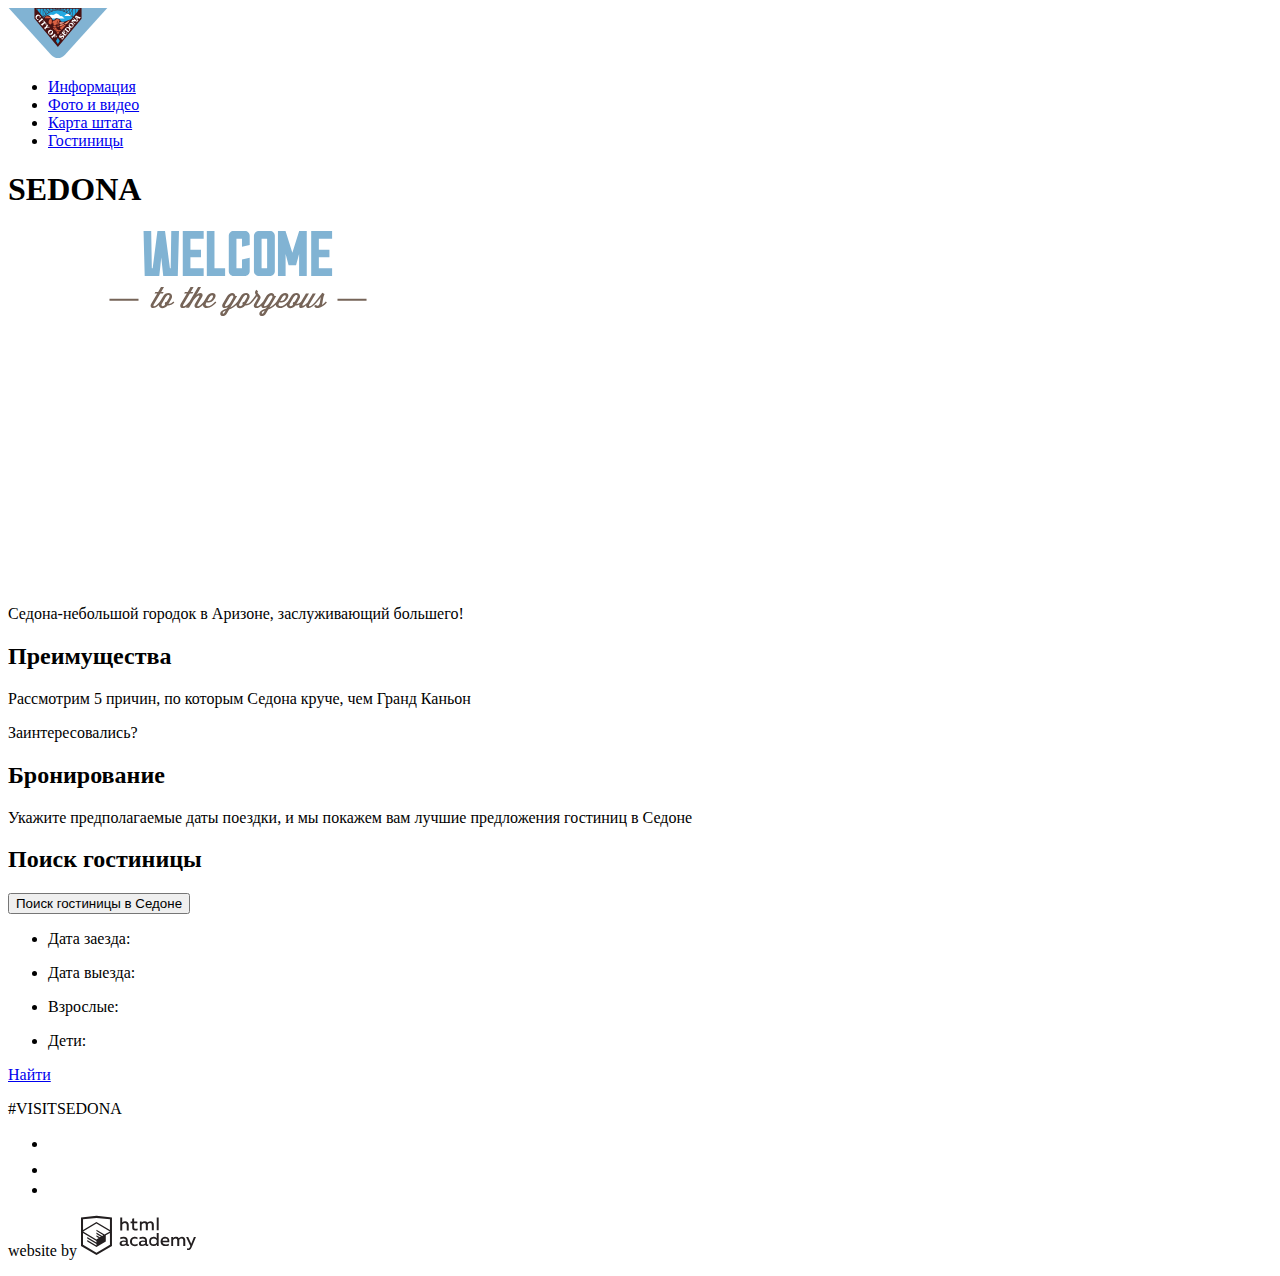
==== index.html @ 07a3fd8b "исправление ошибок" ====
<!DOCTYPE html>
<html lang="ru">
  <head>
    <meta charset="utf-8">
    <title>HTML Academy: Седона</title>
  </head>
  <body>
  	<header>
  		<nav>
  			<a><img src="img/logo-sedona.svg" width="100" height="50" alt="Логотип отеля Седона"></a> 
  			<ul>
  				<li><a href="#">Информация</a></li>
  				<li><a href="#">Фото и видео</a></li>
  				<li><a href="#">Карта штата</a></li>
  				<li><a href="#">Гостиницы</a></li>
  			</ul>
  		</nav>
  	</header>
  	<main>
  		<h1>SEDONA</h1>
      <!--с помощью css будет наложение слоев-->
        <img src="img/intro-welcome.svg" width="460" height="355" alt="Welcom 
        SEDONA"> <!--крупное фото--> 
  		<p>
  			Седона-небольшой городок в Аризоне, заслуживающий большего!
  		</p>
  		<h2>Преимущества</h2>
  			<p>
  				Рассмотрим 5 причин, по которым Седона круче, чем Гранд Каньон
  			</p>  	
  			<!--тут будут перечислены все преимущества, возможно ввиде таблицы-->
  			<p>Заинтересовались?</p>
  		<h2>Бронирование</h2>
  			<p>
  				Укажите предполагаемые даты поездки, и мы покажем вам лучшие предложения гостиниц в Седоне
  			</p>
  			
  		<section>
  			<h2>Поиск гостиницы</h2>
  			<button type="button">Поиск гостиницы в Седоне</button><!--управляет отображениеи?-->
        <ul>
  			<li>
          <p>
            Дата заезда:
            <!--формы для выбора даты заезда-->
          </p>
        </li>
        <li>
          <p>
            Дата выезда:
            <!--формы для выбора даты заезда-->
          </p>
        </li>
        <li>
          <p>
            Взрослые:
            <!--формы для выбора количества взрослых-->
          </p>
        </li>
        <li>
          <p>
            Дети:
            <!--формы для выбора количества детей-->
          </p>
        </li>
        </ul>
        <a href="catalog.html">Найти</a>
      </section> 
  	</main>
    <footer>
      <p>#VISITSEDONA</p>
        <ul>
         <li><a href="#"><img src="img/twitter.svg" alt="Twitter"></a></li>
         <li><a href="#"><img src="img/facebook.svg" alt="Facebook"></a></li>
         <li><a href="#"><img src="img/youtube.svg" alt="youtube"></a></li>
        </ul>
        <p>website by
          <a href="https://htmlacademy.ru/intensive/htmlcss"><img src="img/logo-htmlacademy.svg" width="115" height="41" alt="Логотип htmlacademy"></a>
        </p>
    </footer>
  </body>
</html>
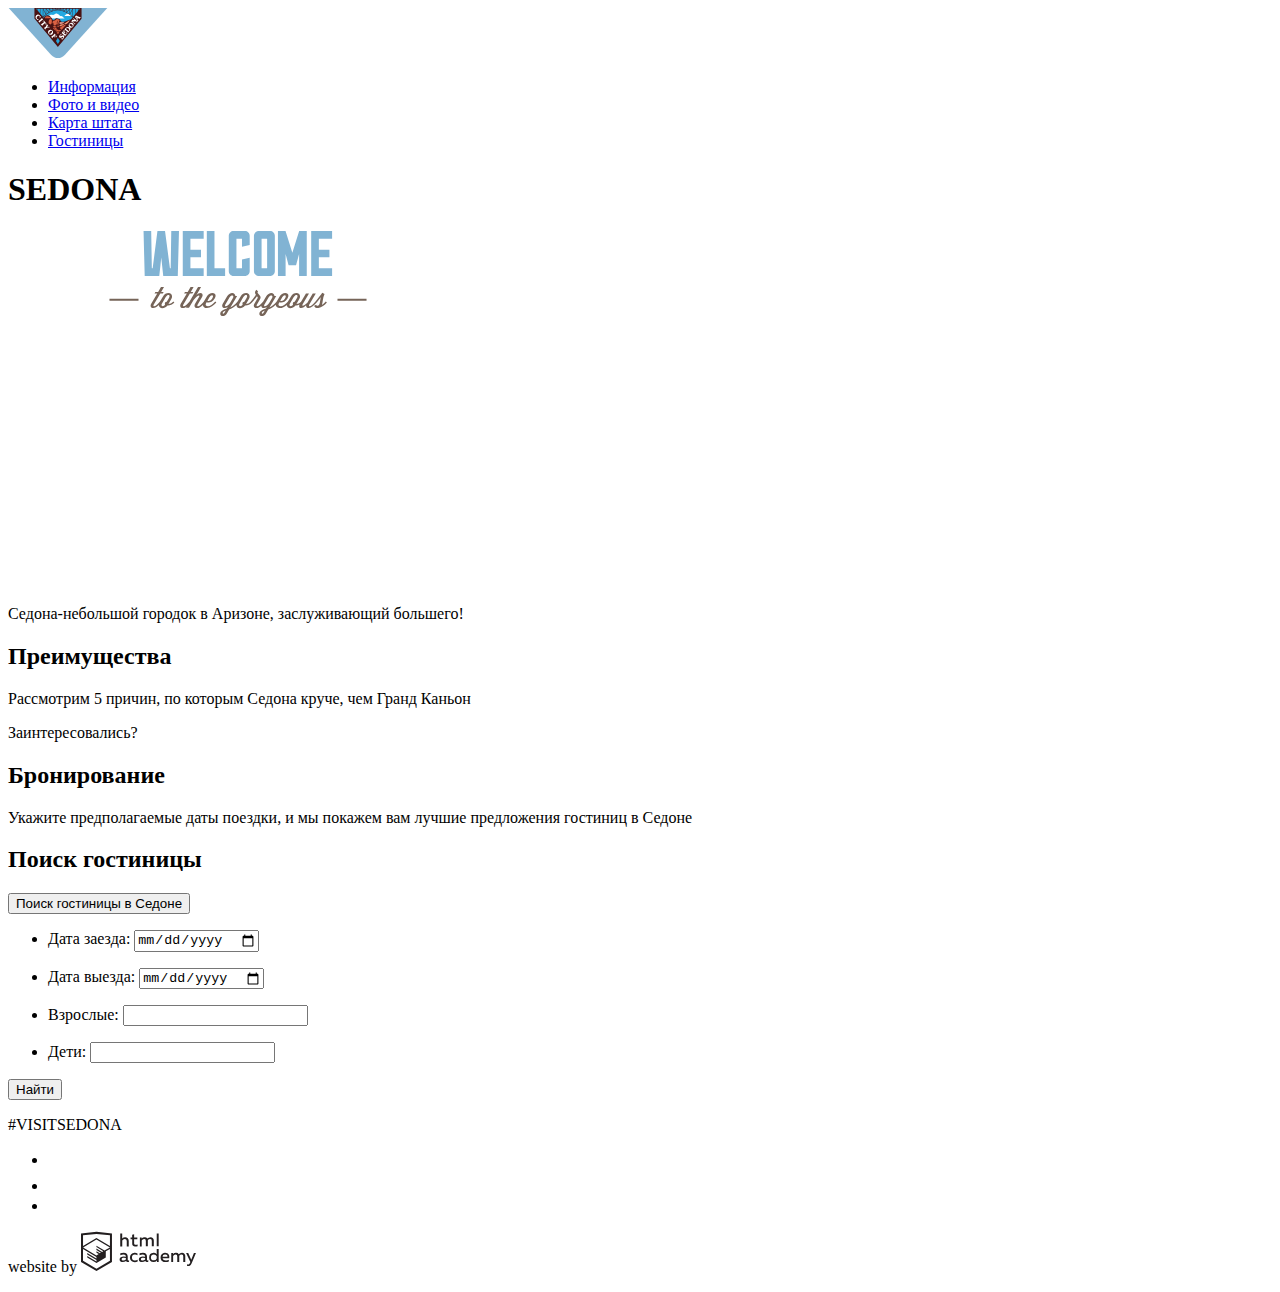
==== commit 022bd44b: "добавление форм" ====
--- a/index.html
+++ b/index.html
@@ -9,73 +9,75 @@
   		<nav>
   			<a><img src="img/logo-sedona.svg" width="100" height="50" alt="Логотип отеля Седона"></a> 
   			<ul>
-  				<li><a href="#">Информация</a></li>
-  				<li><a href="#">Фото и видео</a></li>
-  				<li><a href="#">Карта штата</a></li>
-  				<li><a href="#">Гостиницы</a></li>
+  				<li><a href="#" aria-lebel="Информация">Информация</a></li>
+  				<li><a href="#" aria-lebel="Фото и видео">Фото и видео</a></li>
+  				<li><a href="#" aria-lebel="Карта штата">Карта штата</a></li>
+  				<li><a href="#" aria-lebel="Гостиницы">Гостиницы</a></li>
   			</ul>
   		</nav>
   	</header>
   	<main>
-  		<h1>SEDONA</h1>
+  		<h1 class="visually-hidden">SEDONA</h1>
       <!--с помощью css будет наложение слоев-->
-        <img src="img/intro-welcome.svg" width="460" height="355" alt="Welcom 
-        SEDONA"> <!--крупное фото--> 
+        <img src="img/intro-welcome.svg" width="460" height="355" alt="Welcom SEDONA"> <!--крупное фото--> 
   		<p>
   			Седона-небольшой городок в Аризоне, заслуживающий большего!
   		</p>
-  		<h2>Преимущества</h2>
+  		<h2 class="visually-hidden">Преимущества</h2>
   			<p>
   				Рассмотрим 5 причин, по которым Седона круче, чем Гранд Каньон
   			</p>  	
   			<!--тут будут перечислены все преимущества, возможно ввиде таблицы-->
   			<p>Заинтересовались?</p>
-  		<h2>Бронирование</h2>
+  		<h2 class="visually-hidden">Бронирование</h2>
   			<p>
   				Укажите предполагаемые даты поездки, и мы покажем вам лучшие предложения гостиниц в Седоне
   			</p>
   			
   		<section>
-  			<h2>Поиск гостиницы</h2>
-  			<button type="button">Поиск гостиницы в Седоне</button><!--управляет отображениеи?-->
+  			<h2 class="visually-hidden">Поиск гостиницы</h2>
+  			<!--<button type="button">Поиск гостиницы в Седоне</button>-->
+      <form action="https://echo.htmlacademy.ru" method="post">
+          <button type="text">Поиск гостиницы в Седоне</button>
         <ul>
   			<li>
           <p>
-            Дата заезда:
-            <!--формы для выбора даты заезда-->
+            <label for="arrival-date">Дата заезда:</label>
+            <input id="arrival-date" type="date" name="arrival-date" placeholder="24 апреля 2017">
           </p>
         </li>
         <li>
           <p>
-            Дата выезда:
-            <!--формы для выбора даты заезда-->
+            <label for="date-of-departure">Дата выезда:</label>
+            <input id="date-of-departure" type="date" name="date-of-departure" placeholder="4 июля 2017">
           </p>
         </li>
         <li>
           <p>
-            Взрослые:
-            <!--формы для выбора количества взрослых-->
+            <label for="amount-adults">Взрослые:</label>
+            <input id="amount-adults" type="number" name="amount-adults">
           </p>
         </li>
         <li>
           <p>
-            Дети:
-            <!--формы для выбора количества детей-->
+            <label>Дети:</label>
+            <input id="amount-children" type="number" name="amount-children">
           </p>
         </li>
         </ul>
-        <a href="catalog.html">Найти</a>
+        <a href="catalog.html" aria-lebel="Переход на каталог гостиниц"><input type="button" value="Найти"></a>
+      </form>
       </section> 
   	</main>
     <footer>
       <p>#VISITSEDONA</p>
         <ul>
-         <li><a href="#"><img src="img/twitter.svg" alt="Twitter"></a></li>
-         <li><a href="#"><img src="img/facebook.svg" alt="Facebook"></a></li>
-         <li><a href="#"><img src="img/youtube.svg" alt="youtube"></a></li>
+         <li><a href="#" aria-label="SEDONA в Твиттере"><img src="img/twitter.svg" alt="Twitter"></a></li>
+         <li><a href="#" aria-label="SEDONA в Фейсбуке"><img src="img/facebook.svg" alt="Facebook"></a></li>
+         <li><a href="#" aria-label="SEDONA на youtube"><img src="img/youtube.svg" alt="youtube"></a></li>
         </ul>
         <p>website by
-          <a href="https://htmlacademy.ru/intensive/htmlcss"><img src="img/logo-htmlacademy.svg" width="115" height="41" alt="Логотип htmlacademy"></a>
+          <a href="https://htmlacademy.ru/intensive/htmlcss"><img src="img/logo-htmlacademy.svg" width="115" height="41" alt="Логотип htmlacademy" aria-label="Логотип htmlacademy"></a>
         </p>
     </footer>
   </body>
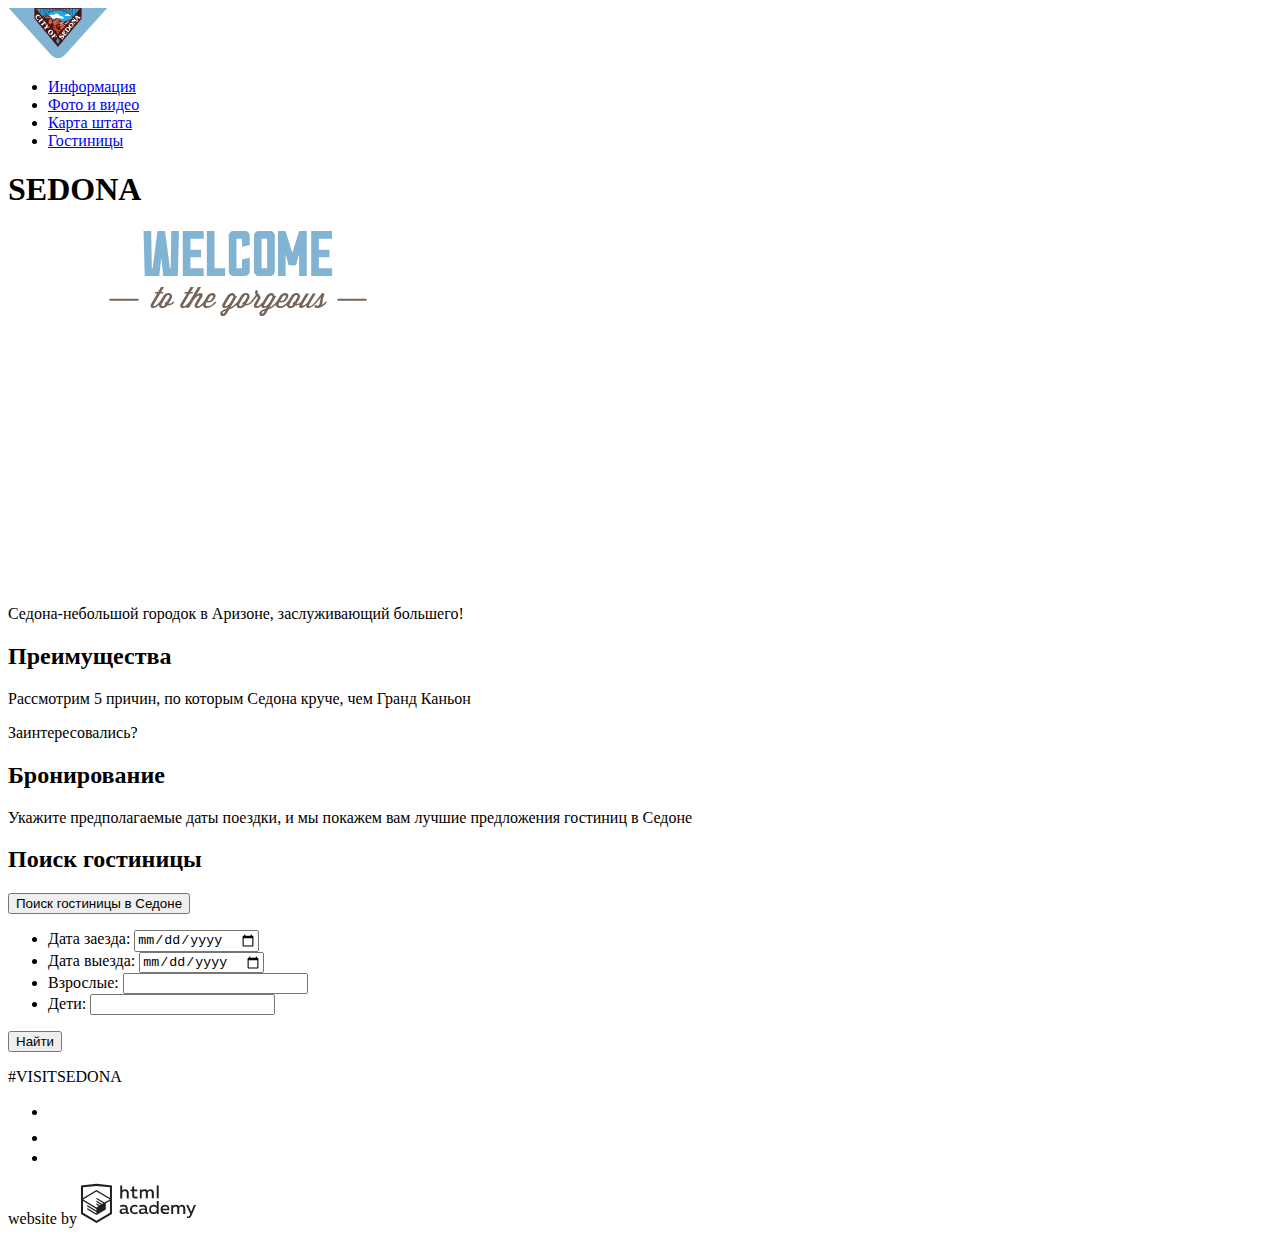
==== commit f088be53: "исправления" ====
--- a/index.html
+++ b/index.html
@@ -9,10 +9,10 @@
   		<nav>
   			<a><img src="img/logo-sedona.svg" width="100" height="50" alt="Логотип отеля Седона"></a> 
   			<ul>
-  				<li><a href="#" aria-lebel="Информация">Информация</a></li>
-  				<li><a href="#" aria-lebel="Фото и видео">Фото и видео</a></li>
-  				<li><a href="#" aria-lebel="Карта штата">Карта штата</a></li>
-  				<li><a href="#" aria-lebel="Гостиницы">Гостиницы</a></li>
+  				<li><a href="#">Информация</a></li>
+  				<li><a href="#">Фото и видео</a></li>
+  				<li><a href="#">Карта штата</a></li>
+  				<li><a href="#">Гостиницы</a></li>
   			</ul>
   		</nav>
   	</header>
@@ -37,35 +37,27 @@
   		<section>
   			<h2 class="visually-hidden">Поиск гостиницы</h2>
   			<!--<button type="button">Поиск гостиницы в Седоне</button>-->
-      <form action="https://echo.htmlacademy.ru" method="post">
-          <button type="text">Поиск гостиницы в Седоне</button>
+        <button type="button">Поиск гостиницы в Седоне</button>
+      <form action="catalog.html" method="post">
         <ul>
   			<li>
-          <p>
-            <label for="arrival-date">Дата заезда:</label>
-            <input id="arrival-date" type="date" name="arrival-date" placeholder="24 апреля 2017">
-          </p>
+          <label for="arrival-date">Дата заезда:</label>
+          <input id="arrival-date" type="date" name="arrival-date" placeholder="24 апреля 2017">
         </li>
         <li>
-          <p>
             <label for="date-of-departure">Дата выезда:</label>
             <input id="date-of-departure" type="date" name="date-of-departure" placeholder="4 июля 2017">
-          </p>
         </li>
         <li>
-          <p>
             <label for="amount-adults">Взрослые:</label>
             <input id="amount-adults" type="number" name="amount-adults">
-          </p>
         </li>
         <li>
-          <p>
-            <label>Дети:</label>
+            <label for="amount-children">Дети:</label>
             <input id="amount-children" type="number" name="amount-children">
-          </p>
         </li>
         </ul>
-        <a href="catalog.html" aria-lebel="Переход на каталог гостиниц"><input type="button" value="Найти"></a>
+        <input type="submit" value="Найти">
       </form>
       </section> 
   	</main>
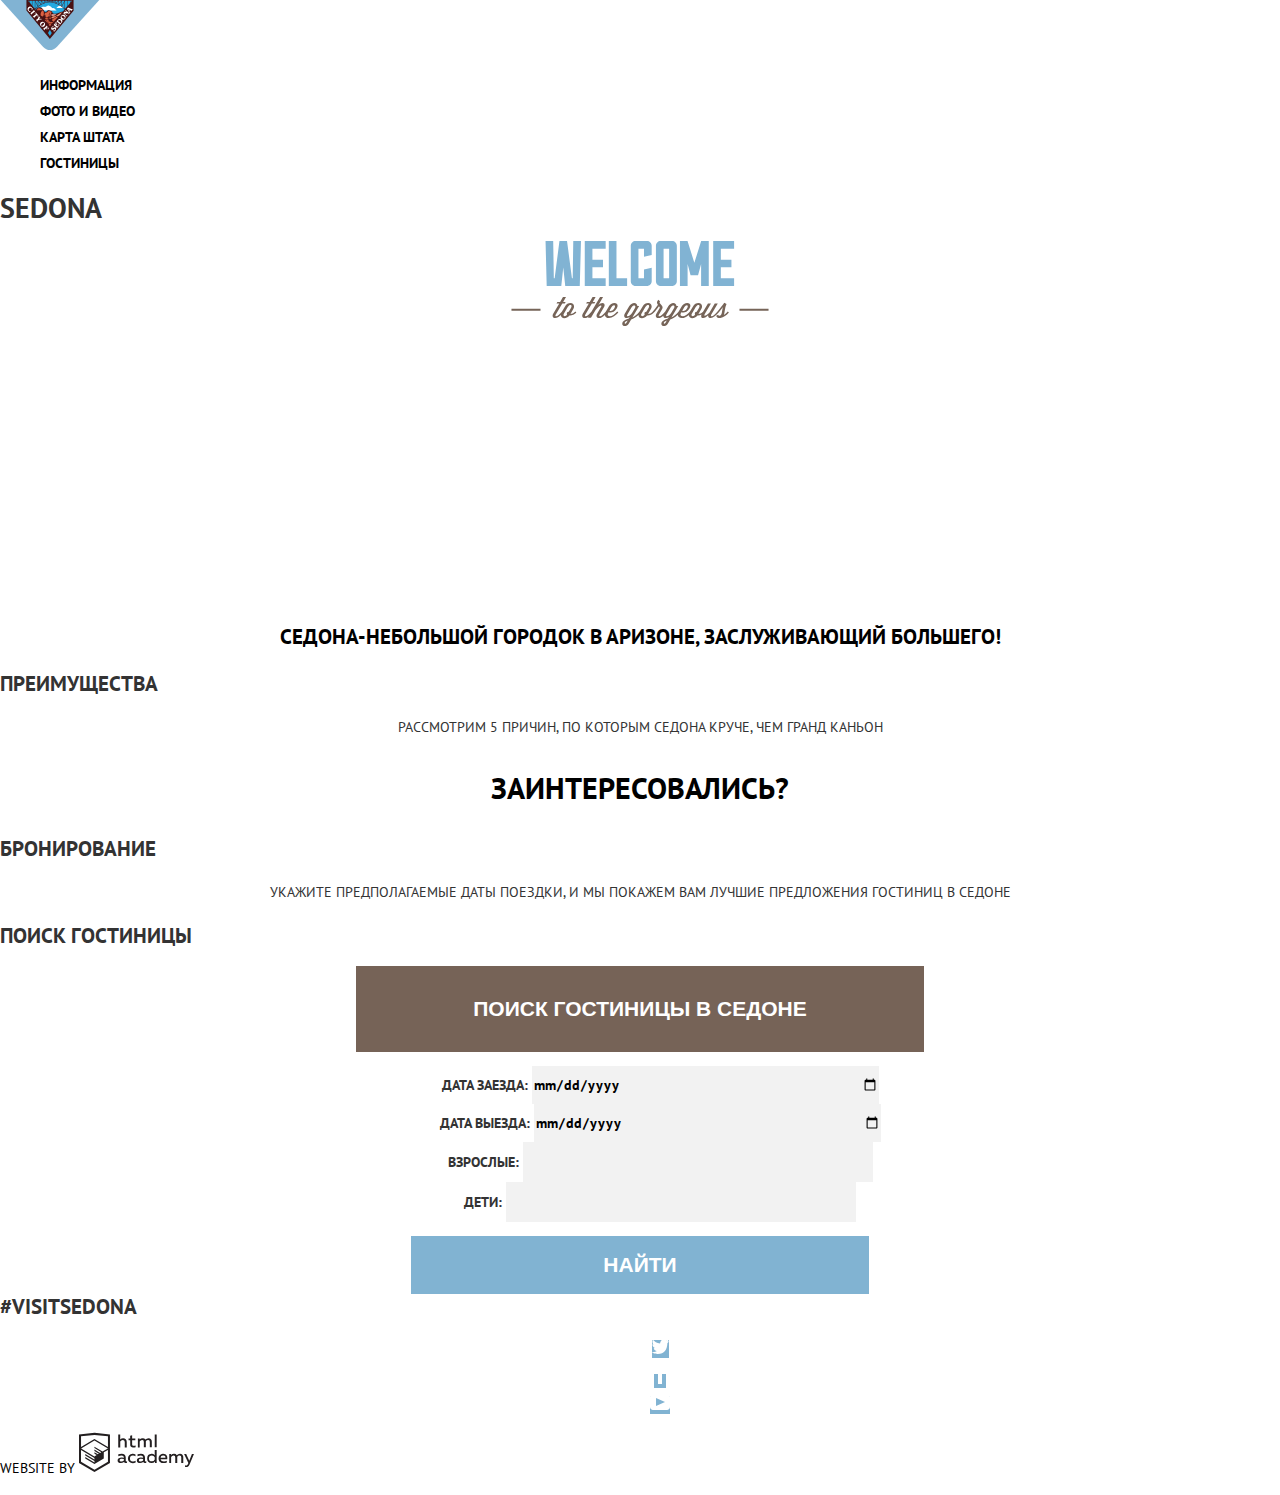
==== commit f69ed703: "добавление стилей" ====
--- a/index.html
+++ b/index.html
@@ -3,12 +3,14 @@
   <head>
     <meta charset="utf-8">
     <title>HTML Academy: Седона</title>
+    <link href="https://fonts.googleapis.com/css?family=PT+Sans:400,700&display=swap&subset=cyrillic" rel="stylesheet">
+    <link rel="stylesheet" href="css/style.css">
   </head>
   <body>
   	<header>
-  		<nav>
+  		<nav class="main-navigation">
   			<a><img src="img/logo-sedona.svg" width="100" height="50" alt="Логотип отеля Седона"></a> 
-  			<ul>
+  			<ul class="site-navigation">
   				<li><a href="#">Информация</a></li>
   				<li><a href="#">Фото и видео</a></li>
   				<li><a href="#">Карта штата</a></li>
@@ -19,34 +21,37 @@
   	<main>
   		<h1 class="visually-hidden">SEDONA</h1>
       <!--с помощью css будет наложение слоев-->
-        <img src="img/intro-welcome.svg" width="460" height="355" alt="Welcom SEDONA"> <!--крупное фото--> 
-  		<p>
+      <div class="welcom-sedona">
+        <img src="img/intro-welcome.svg" width="460" height="355" alt="Welcom SEDONA"> <!--крупное фото-->
+      </div>
+  		<p class="motto">
   			Седона-небольшой городок в Аризоне, заслуживающий большего!
   		</p>
   		<h2 class="visually-hidden">Преимущества</h2>
-  			<p>
+  			<p class="features-item">
   				Рассмотрим 5 причин, по которым Седона круче, чем Гранд Каньон
   			</p>  	
   			<!--тут будут перечислены все преимущества, возможно ввиде таблицы-->
-  			<p>Заинтересовались?</p>
+  			<p class="interested">Заинтересовались?</p>
   		<h2 class="visually-hidden">Бронирование</h2>
-  			<p>
+  			<p class="estimated-dates">
   				Укажите предполагаемые даты поездки, и мы покажем вам лучшие предложения гостиниц в Седоне
   			</p>
   			
   		<section>
   			<h2 class="visually-hidden">Поиск гостиницы</h2>
   			<!--<button type="button">Поиск гостиницы в Седоне</button>-->
-        <button type="button">Поиск гостиницы в Седоне</button>
-      <form action="catalog.html" method="post">
-        <ul>
+
+      <form class="main-form"action="catalog.html" method="post">
+        <button class="button" type="button">Поиск гостиницы в Седоне</button>
+        <ul class="form-reservation">
   			<li>
           <label for="arrival-date">Дата заезда:</label>
-          <input id="arrival-date" type="date" name="arrival-date" placeholder="24 апреля 2017">
+          <input id="arrival-date" type="date" name="arrival-date" placeholder="24 Апреля 2017"> <!--У меня возник вопрос, какой лучше тут тип оставить? я открыла в браузере страницу и увидела, что в поле стоит такой формат: дд.мм.гггг., а на макете написано так: 24 Апреля 2017-->
         </li>
         <li>
             <label for="date-of-departure">Дата выезда:</label>
-            <input id="date-of-departure" type="date" name="date-of-departure" placeholder="4 июля 2017">
+            <input id="date-of-departure" type="date" name="date-of-departure" placeholder="4 Июля 2017">
         </li>
         <li>
             <label for="amount-adults">Взрослые:</label>
@@ -57,18 +62,20 @@
             <input id="amount-children" type="number" name="amount-children">
         </li>
         </ul>
-        <input type="submit" value="Найти">
+        <input class="find-button" type="submit" value="Найти">
       </form>
       </section> 
   	</main>
     <footer>
-      <p>#VISITSEDONA</p>
-        <ul>
-         <li><a href="#" aria-label="SEDONA в Твиттере"><img src="img/twitter.svg" alt="Twitter"></a></li>
-         <li><a href="#" aria-label="SEDONA в Фейсбуке"><img src="img/facebook.svg" alt="Facebook"></a></li>
-         <li><a href="#" aria-label="SEDONA на youtube"><img src="img/youtube.svg" alt="youtube"></a></li>
+      <span class="visit">#VISITSEDONA</span>
+      <div class="footer-social">
+        <ul class="footer-social">
+         <li><a href="#" aria-label="SEDONA в Твиттере"><img src="img/twitter.svg" width="17" height="15" alt="Twitter" ></a></li>
+         <li><a href="#" aria-label="SEDONA в Фейсбуке"><img src="img/facebook.svg" width="12" height="22" alt="Facebook" ></a></li>
+         <li><a href="#" aria-label="SEDONA на youtube"><img src="img/youtube.svg" width="20" height="16" alt="youtube"></a></li>
         </ul>
-        <p>website by
+      </div>
+        <p class="web-site">website by
           <a href="https://htmlacademy.ru/intensive/htmlcss"><img src="img/logo-htmlacademy.svg" width="115" height="41" alt="Логотип htmlacademy" aria-label="Логотип htmlacademy"></a>
         </p>
     </footer>
--- a/css/style.css
+++ b/css/style.css
@@ -0,0 +1,219 @@
+body{
+	margin: 0;
+	padding: 0;
+
+	font-family: "PT Sans";
+	font-size: 14px;
+	line-height: 26px;
+	font-weight: 400;
+	color: #333333;
+	text-transform: uppercase;
+
+	background-color: #ffffff; 
+}
+
+a{
+	text-decoration: none;
+}
+.button{
+	width: 568px;
+	height: 86px;
+	font-size: 21px;
+	font-weight: 700;
+	line-height: 26px;
+	text-align: center;
+	color: #ffffff;
+	text-transform: uppercase;
+
+	background-color: #766357;
+	border: none;
+}
+
+.button:hover{background-color: #766357;}
+.button:focus{background-color: #604e43;}
+.button:active{background-color: #503e33;}
+
+
+/*Стиль для навигации*/
+.main-navigation{
+	font-size: 14px;
+	line-height: 26px;
+	color: #000000;	
+}
+
+.site-navigation{
+	list-style: none;
+}
+
+.site-navigation a{
+	color: #000000;
+	font-weight: 700;
+}
+/*Доступность*/
+.site-navigation a:hover,
+.site-navigation a:focus{
+	border: 2px solid #81b3d2;
+}
+.site-navigation a:hover{color: #000000;}
+.site-navigation a:focus{color: #81b3d2;}
+.site-navigation a:active{color: #5496bd;}
+
+
+.welcom-sedona{
+	text-align: center;
+}
+/*Не знаю как этот момент назвать правильно, это вроде девиз, 
+но я не совсем уверена*/
+.motto{
+	font-size: 21px;
+	font-weight: 700;
+	text-align: center;
+	color: #000000;
+}
+
+/*Преимущества*/
+.features-item{
+	text-align: center;
+}
+
+.interested{
+	text-align: center;
+	font-size: 30px;
+	font-weight: 700;
+	line-height: 36px;
+	color: #000000;
+}
+
+.main-form{
+	text-align: center;	
+}
+.estimated-dates{
+	text-align: center;	
+}
+
+.form-reservation{
+	font-size: 14px;
+	font-weight: 700;
+	line-height: 26px;
+	text-transform: uppercase;
+	list-style: none;
+}
+
+.form-reservation input{
+	font: inherit;
+	width: 346px;
+	height: 38px;
+	background-color: transparent;
+	border: #ffffff;
+	background-color: #f2f2f2;
+}
+
+.form-reservation input:hover{background-color: #ebebeb;}
+.form-reservation input:focus{border: 2px solid #e5e5e5;
+background-color: #ffffff;}
+
+.find-button{
+	color: #ffffff;
+	font-size: 21px;
+	font-weight: 700;
+	line-height: 26px;
+	text-transform: uppercase;
+
+	width: 458px;
+	height: 58px;
+	background-color: #81b3d2;
+	border: none;
+}
+
+.find-button:hover{background-color: #81b3d2;}
+.find-button:focus{background-color: #669ec0;}
+/*не очень понимаю, как тут убирается текст при нажатии на кнопку*/
+.find-button:active{background-color: #5496bd;}
+
+/*для второй страницы*/
+.hotel-list{
+	list-style: none;
+}
+
+.hotel-list h3{
+
+	font-size: 21px;
+	font-weight: 700;
+	line-height: 26px;
+}
+
+.hotel-price{
+	font-size: 14px;
+	font-weight: 400;
+	line-height: 21px;
+}
+
+.detail{
+	text-align: center;
+	color: #ffffff;
+	font-size: 14px;
+	font-weight: 700;
+	line-height: 21px;	
+
+	width: 110px;
+	height: 27px;
+	background-color: #81b3d2;
+	border: none;
+}
+
+.detail:hover{background-color: #81b3d2;}
+.detail:focus{background-color: #669ec0;}
+.detail:active{background-color: #5496bd;}
+
+.reservation{
+	color: #ffffff;
+	font-size: 14px;
+	font-weight: 700;
+	line-height: 21px;
+
+	width: 142px;
+	height: 27px;
+	background-color: #766357;
+}
+
+.reservation:hover{background-color: #766357;}
+.reservation:focus{background-color: #604e43;}
+.reservation:active{background-color: #503e33;}
+
+.rating{
+	text-align: center;
+	color: #666666;
+	font-weight: 400;
+	line-height: 21px;
+	width: 110px;
+	height: 27px;
+	background-color: #f2f2f2;
+}
+
+/*Стили дли footer*/
+.visit{
+	font-size: 21px;
+	font-weight: 700;
+	line-height: 26px;
+}
+
+.footer-social ul{
+	text-align: center;
+	list-style: none;
+}
+/*я решила просто обвести эти значки, чтобы было их видно.
+но, если честно, я не очен понимаю, как сгрупировать их вместе -
+значок и фон*/
+.footer-social a{
+	width: 46px;
+	height: 48px;
+	background-color: #81b3d2;
+}
+
+.footer-social a:focus{background-color: #669ec0;}
+.footer-social a:active{background-color: #5496bd;}
+
+.web-site{
+	color: #000000;
+}
+
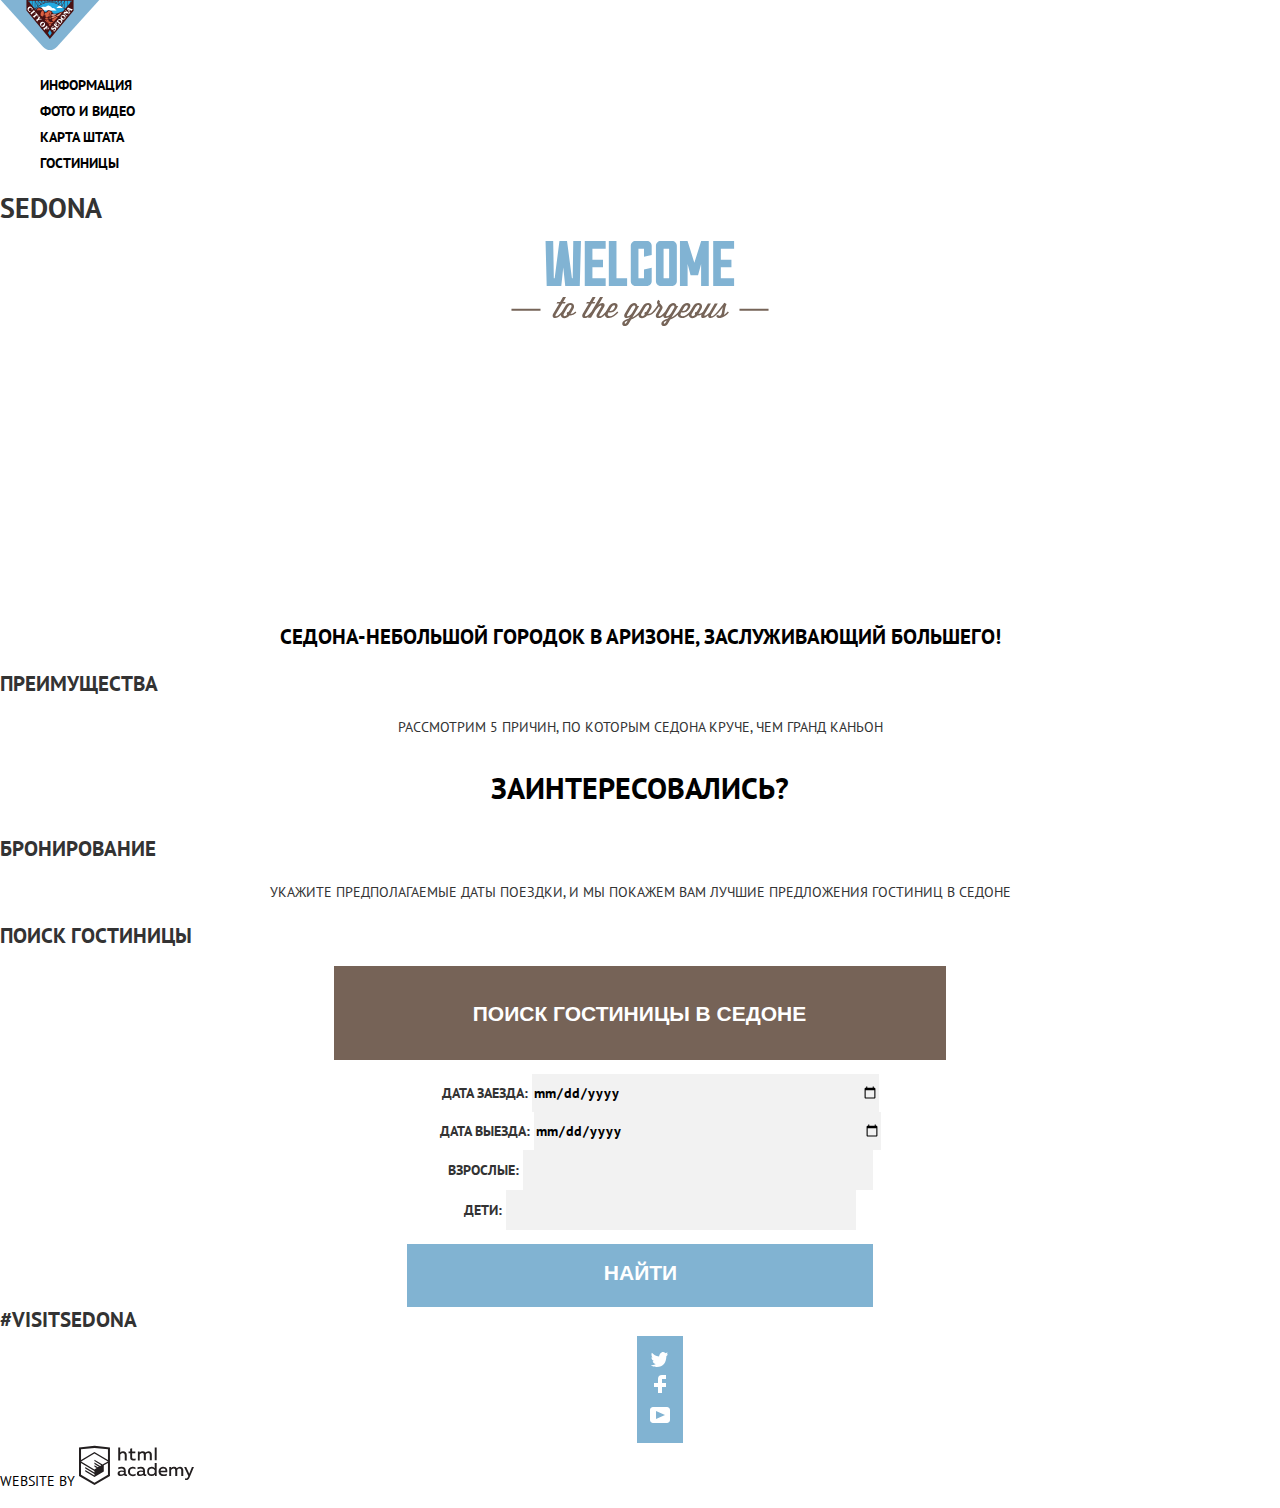
==== commit 7d253582: "исправление" ====
--- a/index.html
+++ b/index.html
@@ -10,11 +10,11 @@
   	<header>
   		<nav class="main-navigation">
   			<a><img src="img/logo-sedona.svg" width="100" height="50" alt="Логотип отеля Седона"></a> 
-  			<ul class="site-navigation">
+  			<ul class="main-navigation-list">
   				<li><a href="#">Информация</a></li>
   				<li><a href="#">Фото и видео</a></li>
   				<li><a href="#">Карта штата</a></li>
-  				<li><a href="#">Гостиницы</a></li>
+  				<li><a href="catalog.html">Гостиницы</a></li>
   			</ul>
   		</nav>
   	</header>
@@ -62,17 +62,17 @@
             <input id="amount-children" type="number" name="amount-children">
         </li>
         </ul>
-        <input class="find-button" type="submit" value="Найти">
+        <button class="find-button" type="submit">Найти</button>
       </form>
       </section> 
   	</main>
     <footer>
       <span class="visit">#VISITSEDONA</span>
-      <div class="footer-social">
+     <div class="footer">
         <ul class="footer-social">
-         <li><a href="#" aria-label="SEDONA в Твиттере"><img src="img/twitter.svg" width="17" height="15" alt="Twitter" ></a></li>
-         <li><a href="#" aria-label="SEDONA в Фейсбуке"><img src="img/facebook.svg" width="12" height="22" alt="Facebook" ></a></li>
-         <li><a href="#" aria-label="SEDONA на youtube"><img src="img/youtube.svg" width="20" height="16" alt="youtube"></a></li>
+         <li><a class="twitter" href="#" aria-label="SEDONA в Твиттере"><img src="img/twitter.svg" width="17" height="15" alt="Twitter" ></a></li>
+         <li><a class="facebook" href="#" aria-label="SEDONA в Фейсбуке"><img src="img/facebook.svg" width="12" height="22" alt="Facebook" ></a></li>
+         <li><a class="youtube" href="#" aria-label="SEDONA на youtube"><img src="img/youtube.svg" width="20" height="16" alt="youtube"></a></li>
         </ul>
       </div>
         <p class="web-site">website by
--- a/css/style.css
+++ b/css/style.css
@@ -2,7 +2,7 @@
 	margin: 0;
 	padding: 0;
 
-	font-family: "PT Sans";
+	font-family: "PT Sans", "Arial", sans-serif;
 	font-size: 14px;
 	line-height: 26px;
 	font-weight: 400;
@@ -16,8 +16,7 @@
 	text-decoration: none;
 }
 .button{
-	width: 568px;
-	height: 86px;
+	padding: 35px 140px 33px 139px;
 	font-size: 21px;
 	font-weight: 700;
 	line-height: 26px;
@@ -29,35 +28,40 @@
 	border: none;
 }
 
-.button:hover{background-color: #766357;}
-.button:focus{background-color: #604e43;}
-.button:active{background-color: #503e33;}
-
+.button:hover{
+	background-color: #766357;
+}
+.button:focus{
+	background-color: #604e43;
+}
+.button:active{
+	background-color: #503e33;
+}
 
 /*Стиль для навигации*/
 .main-navigation{
-	font-size: 14px;
-	line-height: 26px;
 	color: #000000;	
 }
 
-.site-navigation{
-	list-style: none;
-}
-
-.site-navigation a{
+.main-navigation-list{
+	list-style: none;
+}
+
+.main-navigation-list a{
 	color: #000000;
 	font-weight: 700;
 }
 /*Доступность*/
-.site-navigation a:hover,
-.site-navigation a:focus{
+.main-navigation-list a:hover,
+.main-navigation-list a:focus{
 	border: 2px solid #81b3d2;
 }
-.site-navigation a:hover{color: #000000;}
-.site-navigation a:focus{color: #81b3d2;}
-.site-navigation a:active{color: #5496bd;}
-
+.main-navigation-list a:hover{
+	color: #81b3d2;
+}
+.main-navigation-list a:active{
+	color: #5496bd;
+}
 
 .welcom-sedona{
 	text-align: center;
@@ -92,9 +96,7 @@
 }
 
 .form-reservation{
-	font-size: 14px;
-	font-weight: 700;
-	line-height: 26px;
+	font-weight: 700;
 	text-transform: uppercase;
 	list-style: none;
 }
@@ -108,38 +110,43 @@
 	background-color: #f2f2f2;
 }
 
-.form-reservation input:hover{background-color: #ebebeb;}
-.form-reservation input:focus{border: 2px solid #e5e5e5;
-background-color: #ffffff;}
+.form-reservation input:hover{
+	background-color: #ebebeb;
+}
+.form-reservation input:focus{
+	border: 2px solid #e5e5e5;
+	background-color: #ffffff;
+}
 
 .find-button{
 	color: #ffffff;
 	font-size: 21px;
 	font-weight: 700;
-	line-height: 26px;
-	text-transform: uppercase;
-
-	width: 458px;
-	height: 58px;
+	text-transform: uppercase;
+
+	padding: 17px 196px 22px 197px;
 	background-color: #81b3d2;
 	border: none;
 }
 
-.find-button:hover{background-color: #81b3d2;}
-.find-button:focus{background-color: #669ec0;}
+.find-button:hover{
+	background-color: #81b3d2;
+}
+.find-button:focus{
+	background-color: #669ec0;
+}
 /*не очень понимаю, как тут убирается текст при нажатии на кнопку*/
-.find-button:active{background-color: #5496bd;}
+.find-button:active{
+	background-color: #5496bd;
+}
 
 /*для второй страницы*/
 .hotel-list{
 	list-style: none;
 }
 
-.hotel-list h3{
-
-	font-size: 21px;
-	font-weight: 700;
-	line-height: 26px;
+.hotel h3{
+	font-weight: 700;
 }
 
 .hotel-price{
@@ -151,34 +158,42 @@
 .detail{
 	text-align: center;
 	color: #ffffff;
-	font-size: 14px;
 	font-weight: 700;
 	line-height: 21px;	
 
-	width: 110px;
-	height: 27px;
+	padding: 8px 17px 7px 17px;
 	background-color: #81b3d2;
 	border: none;
 }
 
-.detail:hover{background-color: #81b3d2;}
-.detail:focus{background-color: #669ec0;}
-.detail:active{background-color: #5496bd;}
+.detail:hover{
+	background-color: #81b3d2;
+}
+.detail:focus{
+	background-color: #669ec0;
+}
+.detail:active{
+	background-color: #5496bd;
+}
 
 .reservation{
 	color: #ffffff;
-	font-size: 14px;
 	font-weight: 700;
 	line-height: 21px;
 
-	width: 142px;
-	height: 27px;
-	background-color: #766357;
-}
-
-.reservation:hover{background-color: #766357;}
-.reservation:focus{background-color: #604e43;}
-.reservation:active{background-color: #503e33;}
+	padding: 8px 16px 8px 16px;
+	background-color: #766357;
+}
+
+.reservation:hover{
+	background-color: #766357;
+}
+.reservation:focus{
+	background-color: #604e43;
+}
+.reservation:active{
+	background-color: #503e33;
+}
 
 .rating{
 	text-align: center;
@@ -187,6 +202,7 @@
 	line-height: 21px;
 	width: 110px;
 	height: 27px;
+	padding: 5px 16px 6px 13px;
 	background-color: #f2f2f2;
 }
 
@@ -194,24 +210,36 @@
 .visit{
 	font-size: 21px;
 	font-weight: 700;
-	line-height: 26px;
-}
-
-.footer-social ul{
-	text-align: center;
-	list-style: none;
-}
-/*я решила просто обвести эти значки, чтобы было их видно.
-но, если честно, я не очен понимаю, как сгрупировать их вместе -
-значок и фон*/
+}
+
+.footer ul{
+	text-align: center;
+	list-style: none;
+}
+/*я поняла) только вот*/
 .footer-social a{
-	width: 46px;
-	height: 48px;
-	background-color: #81b3d2;
-}
-
-.footer-social a:focus{background-color: #669ec0;}
-.footer-social a:active{background-color: #5496bd;}
+	background-color: #81b3d2;
+}
+
+.footer-social a:focus{
+	background-color: #669ec0;
+}
+
+.footer-social a:active{
+	background-color: #5496bd;
+}
+
+.twitter{
+	padding: 17px 15px 16px 14px;
+}
+
+.facebook{
+	padding: 13px 17px 13px 17px;
+}
+
+.youtube{
+	padding: 16px 13px 16px 13px;
+}
 
 .web-site{
 	color: #000000;
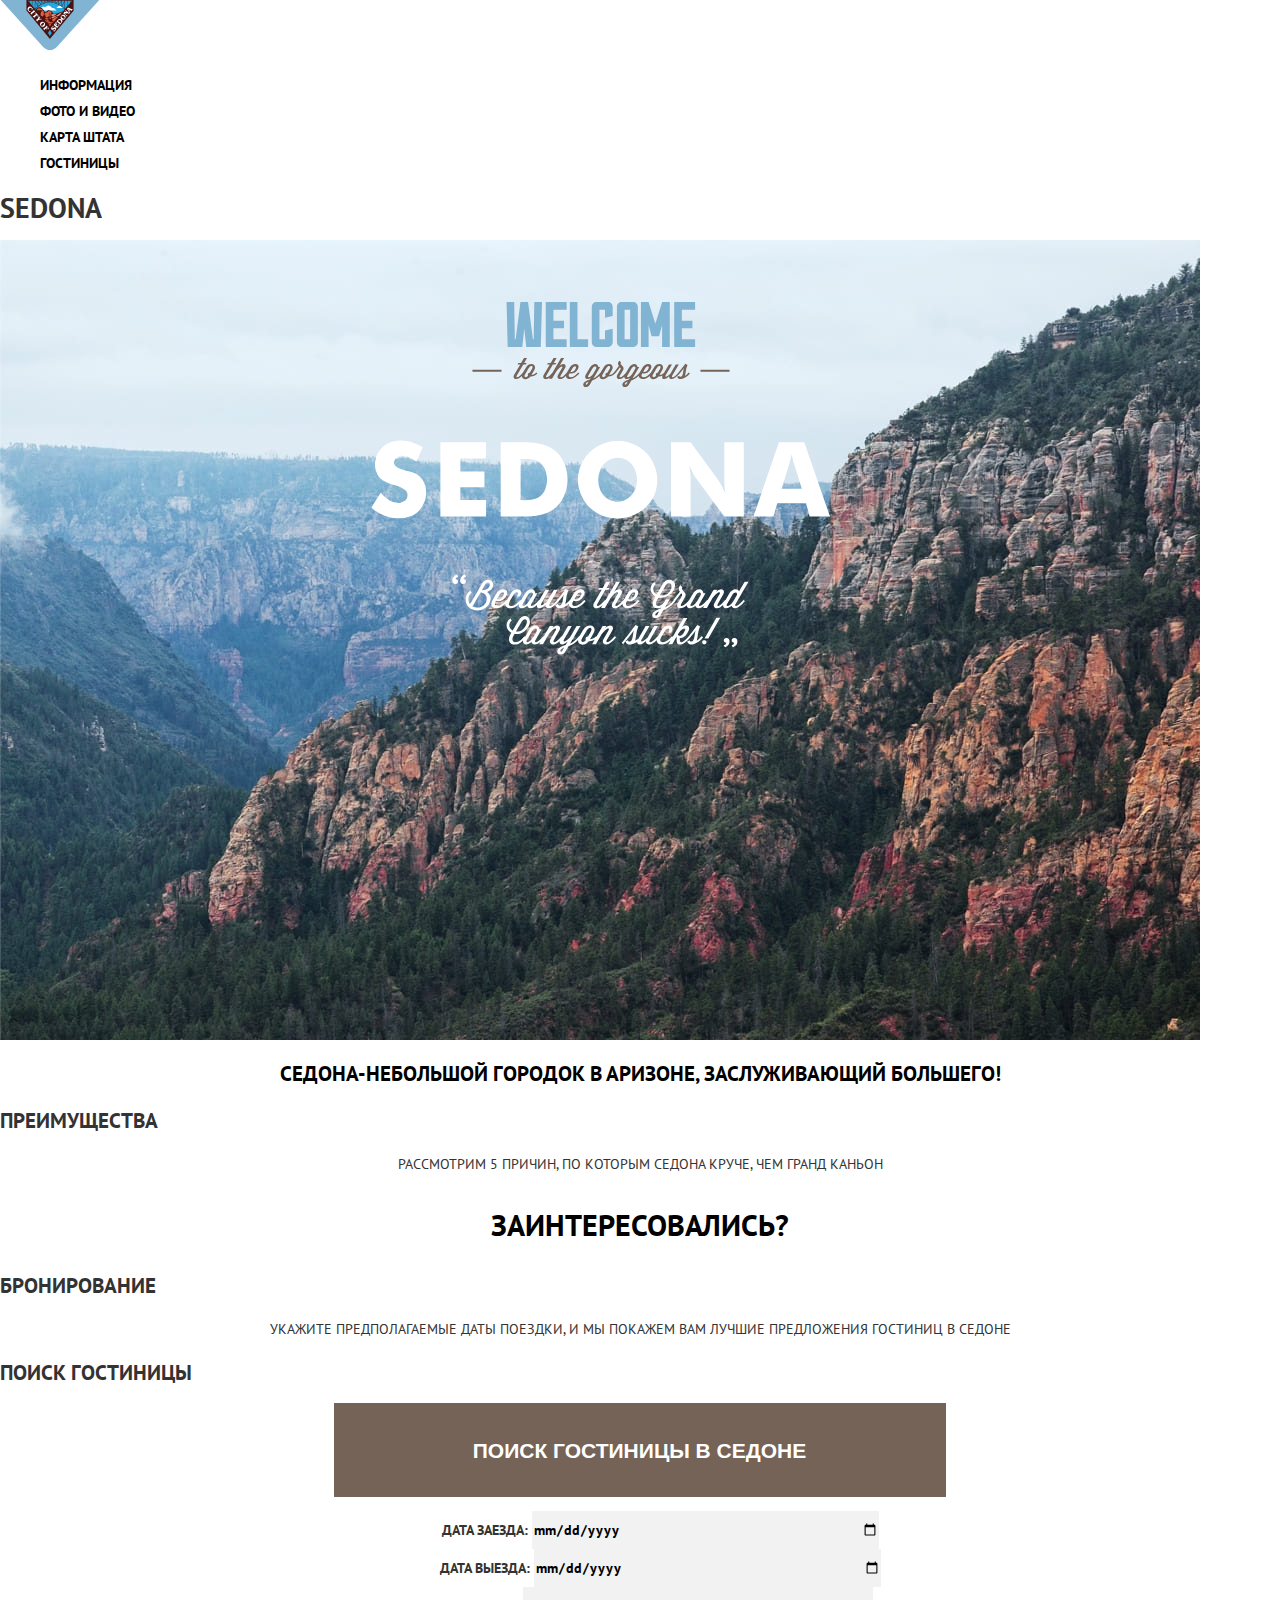
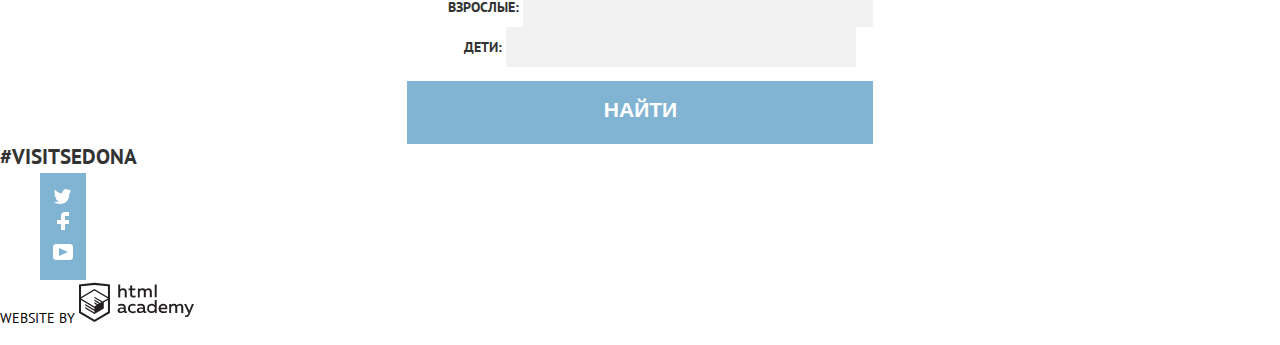
==== commit 3c6689d8: "Добавила фоновое изображение и испраила пару моментов в коде" ====
--- a/index.html
+++ b/index.html
@@ -21,8 +21,8 @@
   	<main>
   		<h1 class="visually-hidden">SEDONA</h1>
       <!--с помощью css будет наложение слоев-->
-      <div class="welcom-sedona">
-        <img src="img/intro-welcome.svg" width="460" height="355" alt="Welcom SEDONA"> <!--крупное фото-->
+      <div class="background">
+        <img class="welcom-sedona" src="img/intro-welcome.svg" width="460" height="355" alt="Welcom SEDONA"> <!--крупное фото-->
       </div>
   		<p class="motto">
   			Седона-небольшой городок в Аризоне, заслуживающий большего!
@@ -68,13 +68,12 @@
   	</main>
     <footer>
       <span class="visit">#VISITSEDONA</span>
-     <div class="footer">
         <ul class="footer-social">
          <li><a class="twitter" href="#" aria-label="SEDONA в Твиттере"><img src="img/twitter.svg" width="17" height="15" alt="Twitter" ></a></li>
          <li><a class="facebook" href="#" aria-label="SEDONA в Фейсбуке"><img src="img/facebook.svg" width="12" height="22" alt="Facebook" ></a></li>
          <li><a class="youtube" href="#" aria-label="SEDONA на youtube"><img src="img/youtube.svg" width="20" height="16" alt="youtube"></a></li>
         </ul>
-      </div>
+
         <p class="web-site">website by
           <a href="https://htmlacademy.ru/intensive/htmlcss"><img src="img/logo-htmlacademy.svg" width="115" height="41" alt="Логотип htmlacademy" aria-label="Логотип htmlacademy"></a>
         </p>
--- a/css/style.css
+++ b/css/style.css
@@ -43,9 +43,9 @@
 	color: #000000;	
 }
 
-.main-navigation-list{
-	list-style: none;
-}
+/*.main-navigation-list{
+	list-style: none;
+}*/
 
 .main-navigation-list a{
 	color: #000000;
@@ -54,17 +54,23 @@
 /*Доступность*/
 .main-navigation-list a:hover,
 .main-navigation-list a:focus{
-	border: 2px solid #81b3d2;
 }
 .main-navigation-list a:hover{
 	color: #81b3d2;
 }
 .main-navigation-list a:active{
-	color: #5496bd;
+	color: #cacaca;
+
+}
+.background{
+	background-image: url(../img/background-sedona.jpg);
+	width: 1200px;
+	height: 800px;	
+	background-color: #7aaece;
 }
 
 .welcom-sedona{
-	text-align: center;
+	padding: 61px 370px 79px 371px;
 }
 /*Не знаю как этот момент назвать правильно, это вроде девиз, 
 но я не совсем уверена*/
@@ -212,8 +218,8 @@
 	font-weight: 700;
 }
 
-.footer ul{
-	text-align: center;
+ul{
+
 	list-style: none;
 }
 /*я поняла) только вот*/
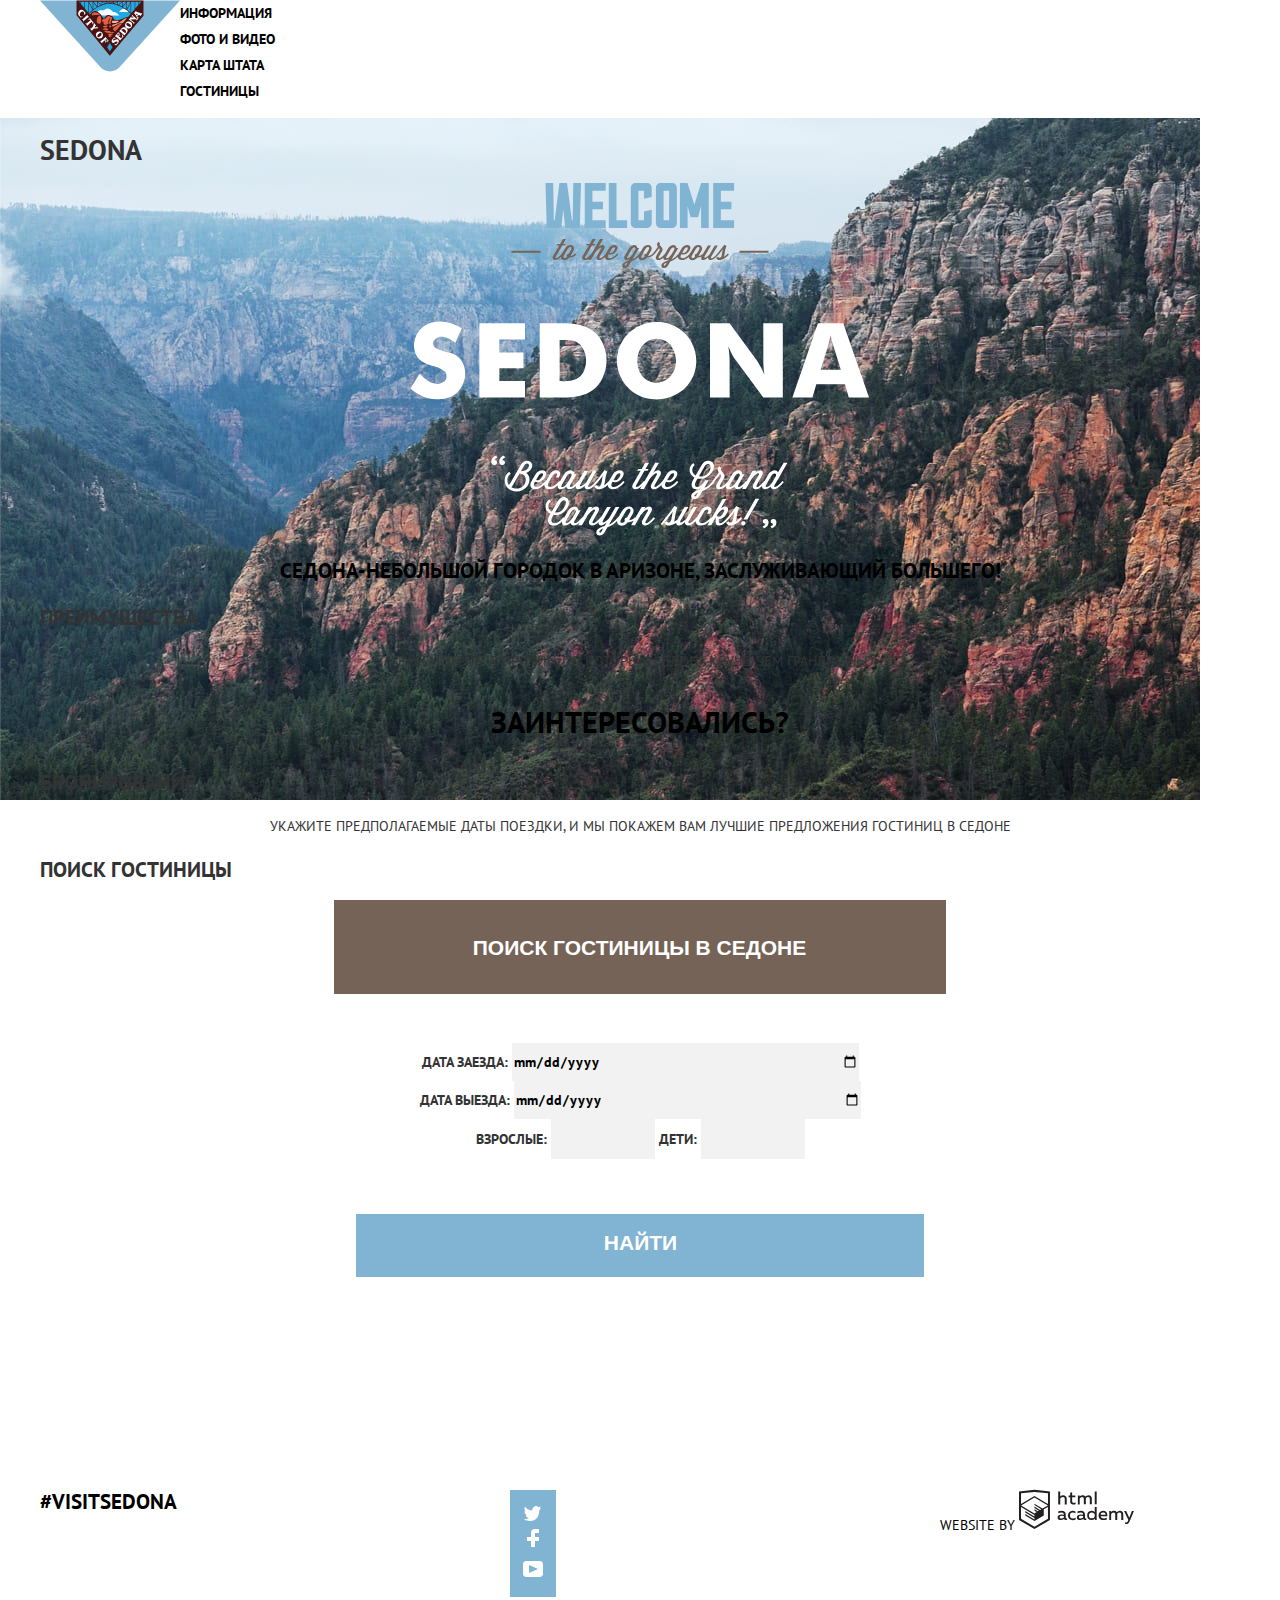
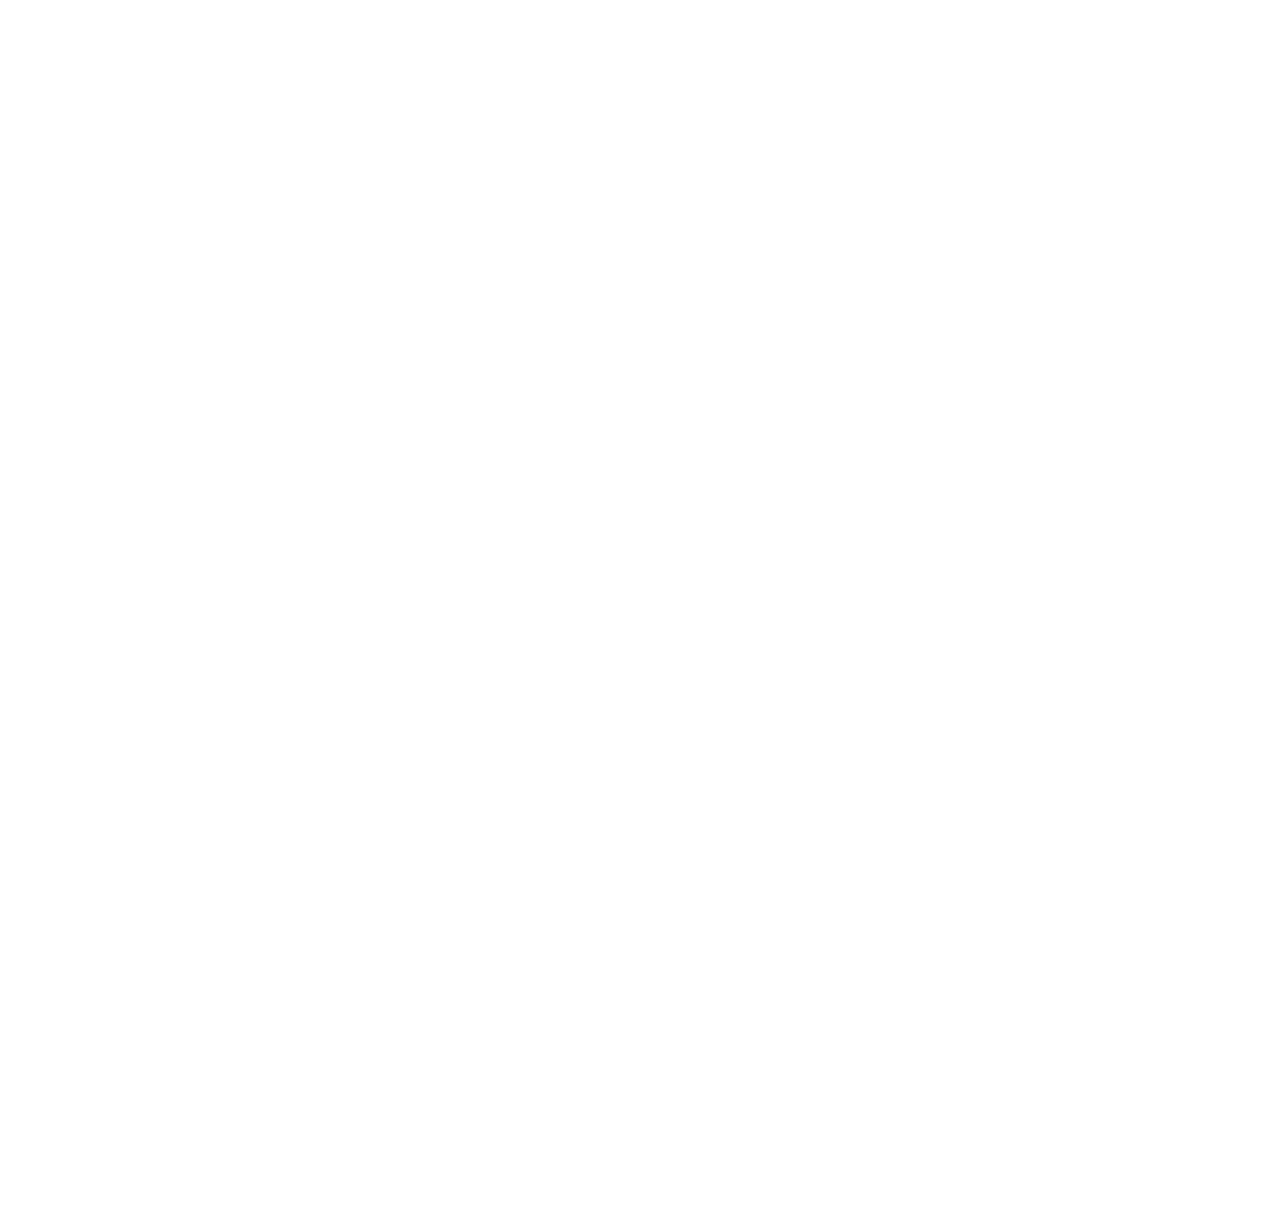
==== commit d4b3fef9: "сетка" ====
--- a/index.html
+++ b/index.html
@@ -1,82 +1,92 @@
 <!DOCTYPE html>
 <html lang="ru">
-  <head>
-    <meta charset="utf-8">
-    <title>HTML Academy: Седона</title>
-    <link href="https://fonts.googleapis.com/css?family=PT+Sans:400,700&display=swap&subset=cyrillic" rel="stylesheet">
-    <link rel="stylesheet" href="css/style.css">
-  </head>
-  <body>
-  	<header>
-  		<nav class="main-navigation">
-  			<a><img src="img/logo-sedona.svg" width="100" height="50" alt="Логотип отеля Седона"></a> 
+<head>
+  <meta charset="utf-8">
+  <title>HTML Academy: Седона</title>
+  <link href="https://fonts.googleapis.com/css?family=PT+Sans:400,700&display=swap&subset=cyrillic" rel="stylesheet">
+  <link rel="stylesheet" href="css/style.css">
+     <!--<link rel="stylesheet" href="css/3.css">-->
+</head>
+<body>
+  <header class="main-header">
+	<nav class="main-navigation"> 
+  	  <div class="main-navigation-wrapper">
+  	    <div class="container">
+			<a><img class="logo" src="img/logo-sedona.svg" width="140" height="72" alt="Логотип отеля Седона"></a>
   			<ul class="main-navigation-list">
-  				<li><a href="#">Информация</a></li>
-  				<li><a href="#">Фото и видео</a></li>
-  				<li><a href="#">Карта штата</a></li>
-  				<li><a href="catalog.html">Гостиницы</a></li>
+  			  <li><a href="#">Информация</a></li>
+  			  <li><a href="#">Фото и видео</a></li>
+  			  <li><a href="#">Карта штата</a></li>
+  			  <li><a href="catalog.html">Гостиницы</a></li>  					
   			</ul>
-  		</nav>
-  	</header>
-  	<main>
-  		<h1 class="visually-hidden">SEDONA</h1>
-      <!--с помощью css будет наложение слоев-->
-      <div class="background">
+  		</div>
+  	  </div>
+  	</nav>
+  </header>
+  <main class="container">
+	<h1 class="visually-hidden">SEDONA</h1>  		
+	  <div class="background">
         <img class="welcom-sedona" src="img/intro-welcome.svg" width="460" height="355" alt="Welcom SEDONA"> <!--крупное фото-->
-      </div>
+	  </div> 
   		<p class="motto">
   			Седона-небольшой городок в Аризоне, заслуживающий большего!
   		</p>
   		<h2 class="visually-hidden">Преимущества</h2>
-  			<p class="features-item">
-  				Рассмотрим 5 причин, по которым Седона круче, чем Гранд Каньон
-  			</p>  	
+  		  <p class="features-item">
+  			Рассмотрим 5 причин, по которым Седона круче, чем Гранд Каньон
+  		  </p> 	
   			<!--тут будут перечислены все преимущества, возможно ввиде таблицы-->
-  			<p class="interested">Заинтересовались?</p>
+  		  <p class="interested">Заинтересовались?</p>
   		<h2 class="visually-hidden">Бронирование</h2>
-  			<p class="estimated-dates">
-  				Укажите предполагаемые даты поездки, и мы покажем вам лучшие предложения гостиниц в Седоне
-  			</p>
-  			
-  		<section>
-  			<h2 class="visually-hidden">Поиск гостиницы</h2>
-  			<!--<button type="button">Поиск гостиницы в Седоне</button>-->
-
-      <form class="main-form"action="catalog.html" method="post">
-        <button class="button" type="button">Поиск гостиницы в Седоне</button>
-        <ul class="form-reservation">
-  			<li>
-          <label for="arrival-date">Дата заезда:</label>
-          <input id="arrival-date" type="date" name="arrival-date" placeholder="24 Апреля 2017"> <!--У меня возник вопрос, какой лучше тут тип оставить? я открыла в браузере страницу и увидела, что в поле стоит такой формат: дд.мм.гггг., а на макете написано так: 24 Апреля 2017-->
+  		  <p class="estimated-dates">
+  			Укажите предполагаемые даты поездки, и мы покажем вам лучшие предложения гостиниц в Седоне
+  		  </p>
+		<h2 class="visually-hidden">Поиск гостиницы</h2>
+		<button class="button" type="button">Поиск гостиницы в Седоне</button> 	
+	<div class="index-form">
+	  <section>
+		<form class="main-form" action="catalog.html" method="post">
+		  <ul class="form-reservation">
+			<li class="li-1">
+			  <label for="arrival-date">Дата заезда:</label>
+          	  <input id="arrival-date" type="date" name="arrival-date" placeholder="24 Апреля 2017"> <!--У меня возник вопрос, какой лучше тут тип оставить? я открыла в браузере страницу и увидела, что в поле стоит такой формат: дд.мм.гггг., а на макете написано так: 24 Апреля 2017-->
+        	</li>
+        	<li>
+              <label for="date-of-departure">Дата выезда:</label>
+              <input id="date-of-departure" type="date" name="date-of-departure" placeholder="4 Июля 2017">
+        	</li>
+        	<li class="li-3">
+              <label for="amount-adults">Взрослые:</label>
+              <input id="amount-adults" type="number" name="amount-adults">
+              <label for="amount-children">Дети:</label>
+              <input id="amount-children" type="number" name="amount-children">
+        	</li>
+		  </ul>
+			<button class="find-button" type="submit">Найти</button>
+		</form>
+	  </section>
+	</div>
+  </main>
+  <footer class="main-footer">
+   	<div class="container">
+ 	  <span class="visit">#VISITSEDONA</span>
+ 	  <ul class="footer-social">
+        <li>
+          <a class="twitter" href="#" aria-label="SEDONA в Твиттере"><img src="img/twitter.svg" width="17" height="15" alt="Twitter"></a>
         </li>
         <li>
-            <label for="date-of-departure">Дата выезда:</label>
-            <input id="date-of-departure" type="date" name="date-of-departure" placeholder="4 Июля 2017">
+          <a class="facebook" href="#" aria-label="SEDONA в Фейсбуке"><img src="img/facebook.svg" width="12" height="22" alt="Facebook"></a>
         </li>
         <li>
-            <label for="amount-adults">Взрослые:</label>
-            <input id="amount-adults" type="number" name="amount-adults">
-        </li>
-        <li>
-            <label for="amount-children">Дети:</label>
-            <input id="amount-children" type="number" name="amount-children">
-        </li>
-        </ul>
-        <button class="find-button" type="submit">Найти</button>
-      </form>
-      </section> 
-  	</main>
-    <footer>
-      <span class="visit">#VISITSEDONA</span>
-        <ul class="footer-social">
-         <li><a class="twitter" href="#" aria-label="SEDONA в Твиттере"><img src="img/twitter.svg" width="17" height="15" alt="Twitter" ></a></li>
-         <li><a class="facebook" href="#" aria-label="SEDONA в Фейсбуке"><img src="img/facebook.svg" width="12" height="22" alt="Facebook" ></a></li>
-         <li><a class="youtube" href="#" aria-label="SEDONA на youtube"><img src="img/youtube.svg" width="20" height="16" alt="youtube"></a></li>
-        </ul>
-
-        <p class="web-site">website by
-          <a href="https://htmlacademy.ru/intensive/htmlcss"><img src="img/logo-htmlacademy.svg" width="115" height="41" alt="Логотип htmlacademy" aria-label="Логотип htmlacademy"></a>
+          <a class="youtube" href="#" aria-label="SEDONA на youtube"><img src="img/youtube.svg" width="20" height="16" alt="youtube"></a>
+        </li>				
+ 	  </ul>
+ 		<p class="web-site">website by
+		  <a href="https://htmlacademy.ru/intensive/htmlcss">
+		    <img src="img/logo-htmlacademy.svg" width="115" height="41" alt="Логотип htmlacademy" aria-label="Логотип htmlacademy">
+		  </a> 				
         </p>
-    </footer>
-  </body>
+    </div>
+  </footer>
+</body>
 </html>
--- a/css/style.css
+++ b/css/style.css
@@ -10,12 +10,30 @@
 	text-transform: uppercase;
 
 	background-color: #ffffff; 
+	min-width: 1280px;
+	min-height: 2762px;
+
+	/*временно для сетки*/
+  	background-repeat: no-repeat;
+  	background-image: url(../img/background-sedona.jpg);
+	width: 1200px;
+	height: 800px;
+	margin-bottom: 50px;
+  	padding: 0;
 }
 
 a{
 	text-decoration: none;
 }
+
+.hotels-page{
+	background-image: none;
+}
+
 .button{
+	display: block;
+	margin-left: auto;
+	margin-right: auto;
 	padding: 35px 140px 33px 139px;
 	font-size: 21px;
 	font-weight: 700;
@@ -62,16 +80,7 @@
 	color: #cacaca;
 
 }
-.background{
-	background-image: url(../img/background-sedona.jpg);
-	width: 1200px;
-	height: 800px;	
-	background-color: #7aaece;
-}
-
-.welcom-sedona{
-	padding: 61px 370px 79px 371px;
-}
+
 /*Не знаю как этот момент назвать правильно, это вроде девиз, 
 но я не совсем уверена*/
 .motto{
@@ -147,6 +156,11 @@
 }
 
 /*для второй страницы*/
+
+.catalog-body{
+	background-color: 
+}
+
 .hotel-list{
 	list-style: none;
 }
@@ -167,7 +181,6 @@
 	font-weight: 700;
 	line-height: 21px;	
 
-	padding: 8px 17px 7px 17px;
 	background-color: #81b3d2;
 	border: none;
 }
@@ -187,7 +200,6 @@
 	font-weight: 700;
 	line-height: 21px;
 
-	padding: 8px 16px 8px 16px;
 	background-color: #766357;
 }
 
@@ -208,21 +220,52 @@
 	line-height: 21px;
 	width: 110px;
 	height: 27px;
-	padding: 5px 16px 6px 13px;
 	background-color: #f2f2f2;
 }
 
 /*Стили дли footer*/
+
+.main-footer{
+	padding: 25px 0;
+	margin-top: 75px;
+	min-height: 150px;
+
+}
+
+.hotels-page .main-footer{
+	margin-top: 20px;
+}
+
+.main-footer .container {
+  display: flex;
+}
+
 .visit{
+	width: 300px;
+	margin: 0;
+	min-height: 150px;
+	margin-right: 130px;
 	font-size: 21px;
 	font-weight: 700;
-}
-
-ul{
-
-	list-style: none;
-}
-/*я поняла) только вот*/
+	color: #000000;
+}
+
+.footer-social{
+	width: 200px;
+	min-height: 150px;
+		list-style: none;
+
+}
+
+.web-site{
+	width: 300px;
+	margin: 0;
+	min-height: 150px;
+	margin-left: auto;
+	color: #000000;
+}
+
+
 .footer-social a{
 	background-color: #81b3d2;
 }
@@ -248,6 +291,124 @@
 }
 
 .web-site{
-	color: #000000;
-}
-
+
+}
+
+/*Сеточные стили*/
+
+
+.container {
+  width: 1200px;
+  margin-left: 40px;
+}
+
+.main-header{
+	min-height: 50px;
+	background-color: #ffffff;
+}
+.main-navigation{
+	display: flex;
+	flex-direction: column;
+	justify-content: flex-start;
+	align-items: center;
+	min-height: 50px;
+	background-color: transparent;
+}
+
+.logo{
+	width: 140px;
+	height: 72px;
+	/*display: block;*/
+}
+
+.main-navigation-list{
+	width: 1200px;
+	padding: 0px;
+
+	list-style: none;
+
+	min-height: 56px;
+	margin-top: 0px;
+}
+
+.main-navigation-wrapper{
+	width: 100%;
+	min-height: 56px;
+}
+
+.main-navigation-wrapper .container {
+  display: flex;
+  justify-content: space-between;
+}
+
+
+
+.container .background{
+	display: flex;
+	justify-content: center;	
+
+}
+
+.index-form{
+	display: block;
+	margin-left: auto;
+	margin-right: auto;
+	width: 568px;
+	min-height: 395px;
+
+}
+
+.main-form{
+	display: flex;
+	flex-direction: column;
+	min-height: 280px;
+
+}
+
+.form-reservation{
+	padding: 15px;
+	list-style: none;
+	display: flex;
+	flex-direction: column;
+	justify-content: space-between;
+	font-weight: 700;
+	text-transform: uppercase;
+	margin-bottom: 20px;
+}
+
+.li-1{
+	padding-top: 20px;
+}
+
+.li-3{
+	padding-bottom: 20px;
+}
+
+.li-3 input{
+	width: 100px;
+}
+
+.main-hotel{
+	min-height: 445px;
+	margin-bottom: 0px;
+}
+
+.hotel-list{
+	list-style: none;
+}
+
+.hotel{
+	display: flex;
+}
+
+.imagin{
+	margin-left: 35px;
+	padding: 30px;
+}
+
+.block-1{
+	display: flex;
+	justify-content: space-between;
+}
+
+
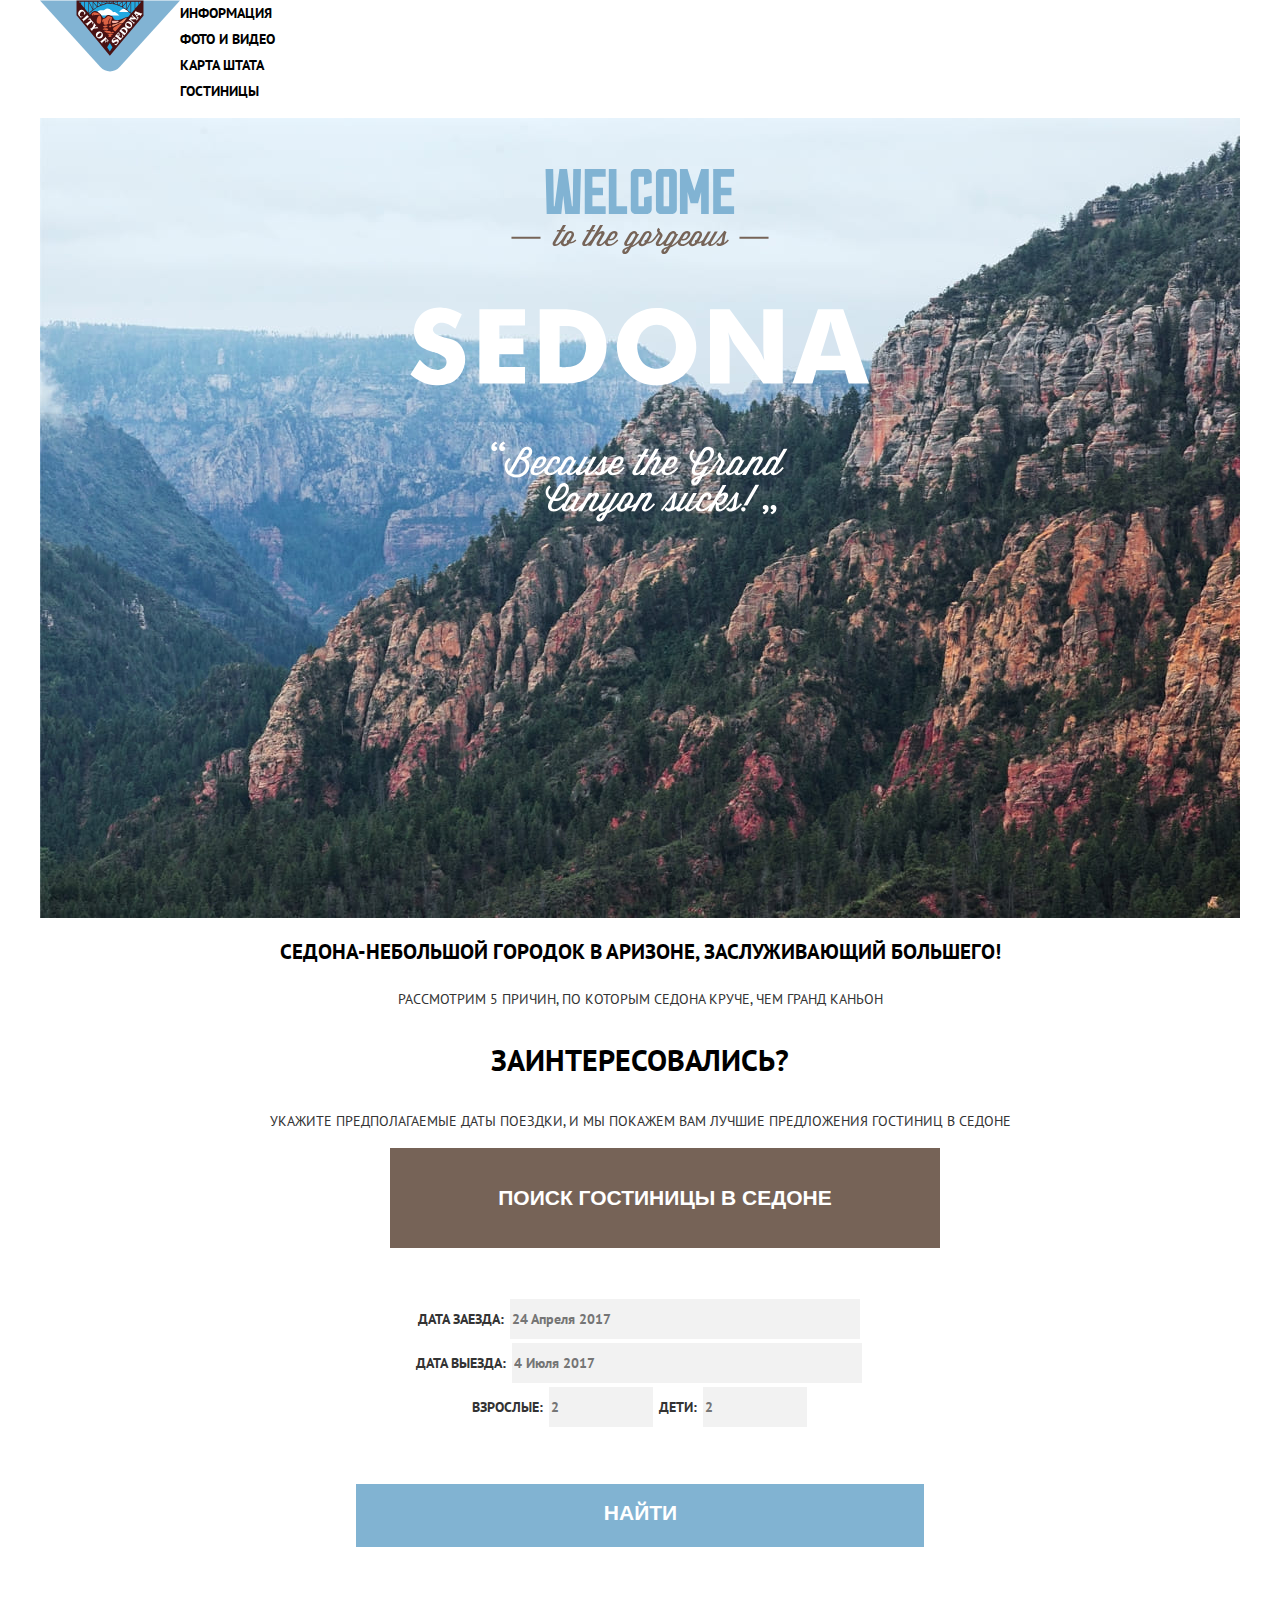
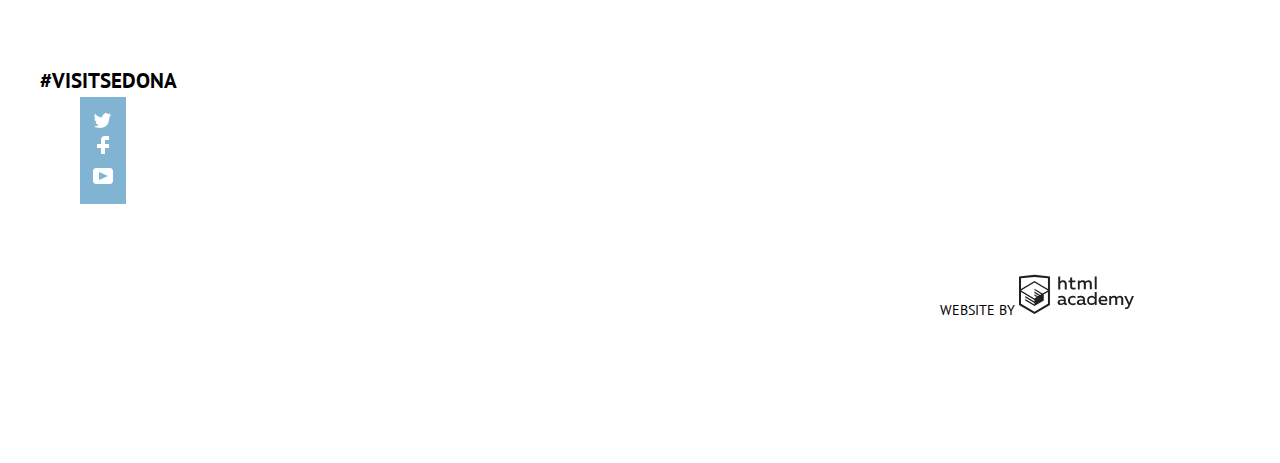
==== commit 2837e7ea: "исправление" ====
--- a/index.html
+++ b/index.html
@@ -8,26 +8,25 @@
      <!--<link rel="stylesheet" href="css/3.css">-->
 </head>
 <body>
+ <div class="container">
   <header class="main-header">
 	<nav class="main-navigation"> 
-  	  <div class="main-navigation-wrapper">
-  	    <div class="container">
+  	 <div class="container">
 			<a><img class="logo" src="img/logo-sedona.svg" width="140" height="72" alt="Логотип отеля Седона"></a>
   			<ul class="main-navigation-list">
   			  <li><a href="#">Информация</a></li>
   			  <li><a href="#">Фото и видео</a></li>
   			  <li><a href="#">Карта штата</a></li>
-  			  <li><a href="catalog.html">Гостиницы</a></li>  					
-  			</ul>
-  		</div>
-  	  </div>
-  	</nav>
+  			  <li><a href="catalog.html">Гостиницы</a></li>	
+        </ul>
+  	 </div>
+  </nav>
   </header>
-  <main class="container">
-	<h1 class="visually-hidden">SEDONA</h1>  		
-	  <div class="background">
-        <img class="welcom-sedona" src="img/intro-welcome.svg" width="460" height="355" alt="Welcom SEDONA"> <!--крупное фото-->
-	  </div> 
+  <main>
+    <section class="hero">
+	     <h1 class="visually-hidden">SEDONA</h1>  	
+       <img class="welcom-sedona" src="img/intro-welcome.svg" width="460" height="355" alt="Welcom SEDONA"> <!--крупное фото-->
+    </section>
   		<p class="motto">
   			Седона-небольшой городок в Аризоне, заслуживающий большего!
   		</p>
@@ -45,22 +44,22 @@
 		<button class="button" type="button">Поиск гостиницы в Седоне</button> 	
 	<div class="index-form">
 	  <section>
-		<form class="main-form" action="catalog.html" method="post">
+		<form class="main-form" action="https://echo.htmlacademy.ru" method="post">
 		  <ul class="form-reservation">
-			<li class="li-1">
-			  <label for="arrival-date">Дата заезда:</label>
-          	  <input id="arrival-date" type="date" name="arrival-date" placeholder="24 Апреля 2017"> <!--У меня возник вопрос, какой лучше тут тип оставить? я открыла в браузере страницу и увидела, что в поле стоит такой формат: дд.мм.гггг., а на макете написано так: 24 Апреля 2017-->
-        	</li>
-        	<li>
-              <label for="date-of-departure">Дата выезда:</label>
-              <input id="date-of-departure" type="date" name="date-of-departure" placeholder="4 Июля 2017">
-        	</li>
-        	<li class="li-3">
-              <label for="amount-adults">Взрослые:</label>
-              <input id="amount-adults" type="number" name="amount-adults">
-              <label for="amount-children">Дети:</label>
-              <input id="amount-children" type="number" name="amount-children">
-        	</li>
+			  <li class="li-1">
+			    <label for="arrival-date">Дата заезда:</label>
+          <input id="arrival-date" type="text" name="arrival-date" placeholder="24 Апреля 2017">
+        </li>
+        <li>
+          <label for="date-of-departure">Дата выезда:</label>
+          <input id="date-of-departure" type="text" name="date-of-departure" placeholder="4 Июля 2017">
+        </li>
+        <li class="li-3">
+          <label for="amount-adults">Взрослые:</label>
+          <input id="amount-adults" type="number" name="amount-adults" placeholder="2">
+          <label for="amount-children">Дети:</label>
+          <input id="amount-children" type="number" name="amount-children" placeholder="2">
+        </li>
 		  </ul>
 			<button class="find-button" type="submit">Найти</button>
 		</form>
@@ -68,7 +67,6 @@
 	</div>
   </main>
   <footer class="main-footer">
-   	<div class="container">
  	  <span class="visit">#VISITSEDONA</span>
  	  <ul class="footer-social">
         <li>
@@ -85,8 +83,8 @@
 		  <a href="https://htmlacademy.ru/intensive/htmlcss">
 		    <img src="img/logo-htmlacademy.svg" width="115" height="41" alt="Логотип htmlacademy" aria-label="Логотип htmlacademy">
 		  </a> 				
-        </p>
-    </div>
+    </p>
   </footer>
+ </div>
 </body>
 </html>
--- a/css/style.css
+++ b/css/style.css
@@ -9,16 +9,8 @@
 	color: #333333;
 	text-transform: uppercase;
 
-	background-color: #ffffff; 
-	min-width: 1280px;
-	min-height: 2762px;
-
+	background-color: #ffffff;
 	/*временно для сетки*/
-  	background-repeat: no-repeat;
-  	background-image: url(../img/background-sedona.jpg);
-	width: 1200px;
-	height: 800px;
-	margin-bottom: 50px;
   	padding: 0;
 }
 
@@ -26,15 +18,28 @@
 	text-decoration: none;
 }
 
+.visually-hidden {
+	position: absolute;
+	width: 1px;
+	height: 1px;
+	margin: -1px;
+	border: 0;
+	padding: 0;
+	white-space: nowrap;
+	clip-path: inset(100%);
+	clip: rect(0 0 0 0);
+	overflow: hidden;
+}
+
 .hotels-page{
 	background-image: none;
 }
 
 .button{
-	display: block;
-	margin-left: auto;
-	margin-right: auto;
-	padding: 35px 140px 33px 139px;
+	display: inline-block;
+	width: 550px;
+	min-height: 100px;
+	margin-left: 350px;
 	font-size: 21px;
 	font-weight: 700;
 	line-height: 26px;
@@ -79,6 +84,16 @@
 .main-navigation-list a:active{
 	color: #cacaca;
 
+}
+
+.welcom-sedona{
+	margin-top: 50px;
+}
+
+.hero{
+	background-image: url(../img/background-sedona.jpg);
+	text-align: center;
+	min-height: 800px;
 }
 
 /*Не знаю как этот момент назвать правильно, это вроде девиз, 
@@ -94,6 +109,7 @@
 .features-item{
 	text-align: center;
 }
+
 
 .interested{
 	text-align: center;
@@ -121,7 +137,7 @@
 	width: 346px;
 	height: 38px;
 	background-color: transparent;
-	border: #ffffff;
+	border: 2px solid #ffffff;
 	background-color: #f2f2f2;
 }
 
@@ -223,17 +239,12 @@
 	background-color: #f2f2f2;
 }
 
-/*Стили дли footer*/
+/*Стили для footer*/
 
 .main-footer{
 	padding: 25px 0;
-	margin-top: 75px;
 	min-height: 150px;
 
-}
-
-.hotels-page .main-footer{
-	margin-top: 20px;
 }
 
 .main-footer .container {
@@ -242,7 +253,6 @@
 
 .visit{
 	width: 300px;
-	margin: 0;
 	min-height: 150px;
 	margin-right: 130px;
 	font-size: 21px;
@@ -253,13 +263,12 @@
 .footer-social{
 	width: 200px;
 	min-height: 150px;
-		list-style: none;
+	list-style: none;
 
 }
 
 .web-site{
 	width: 300px;
-	margin: 0;
 	min-height: 150px;
 	margin-left: auto;
 	color: #000000;
@@ -298,8 +307,9 @@
 
 
 .container {
-  width: 1200px;
-  margin-left: 40px;
+  margin: 0 auto;
+  max-width: 1200px;
+  width: 100%;
 }
 
 .main-header{
@@ -336,12 +346,10 @@
 	min-height: 56px;
 }
 
-.main-navigation-wrapper .container {
+.main-header .container {
   display: flex;
   justify-content: space-between;
 }
-
-
 
 .container .background{
 	display: flex;
@@ -407,8 +415,8 @@
 }
 
 .block-1{
-	display: flex;
-	justify-content: space-between;
-}
-
-
+	display: block;
+	text-align: left;
+}
+
+
